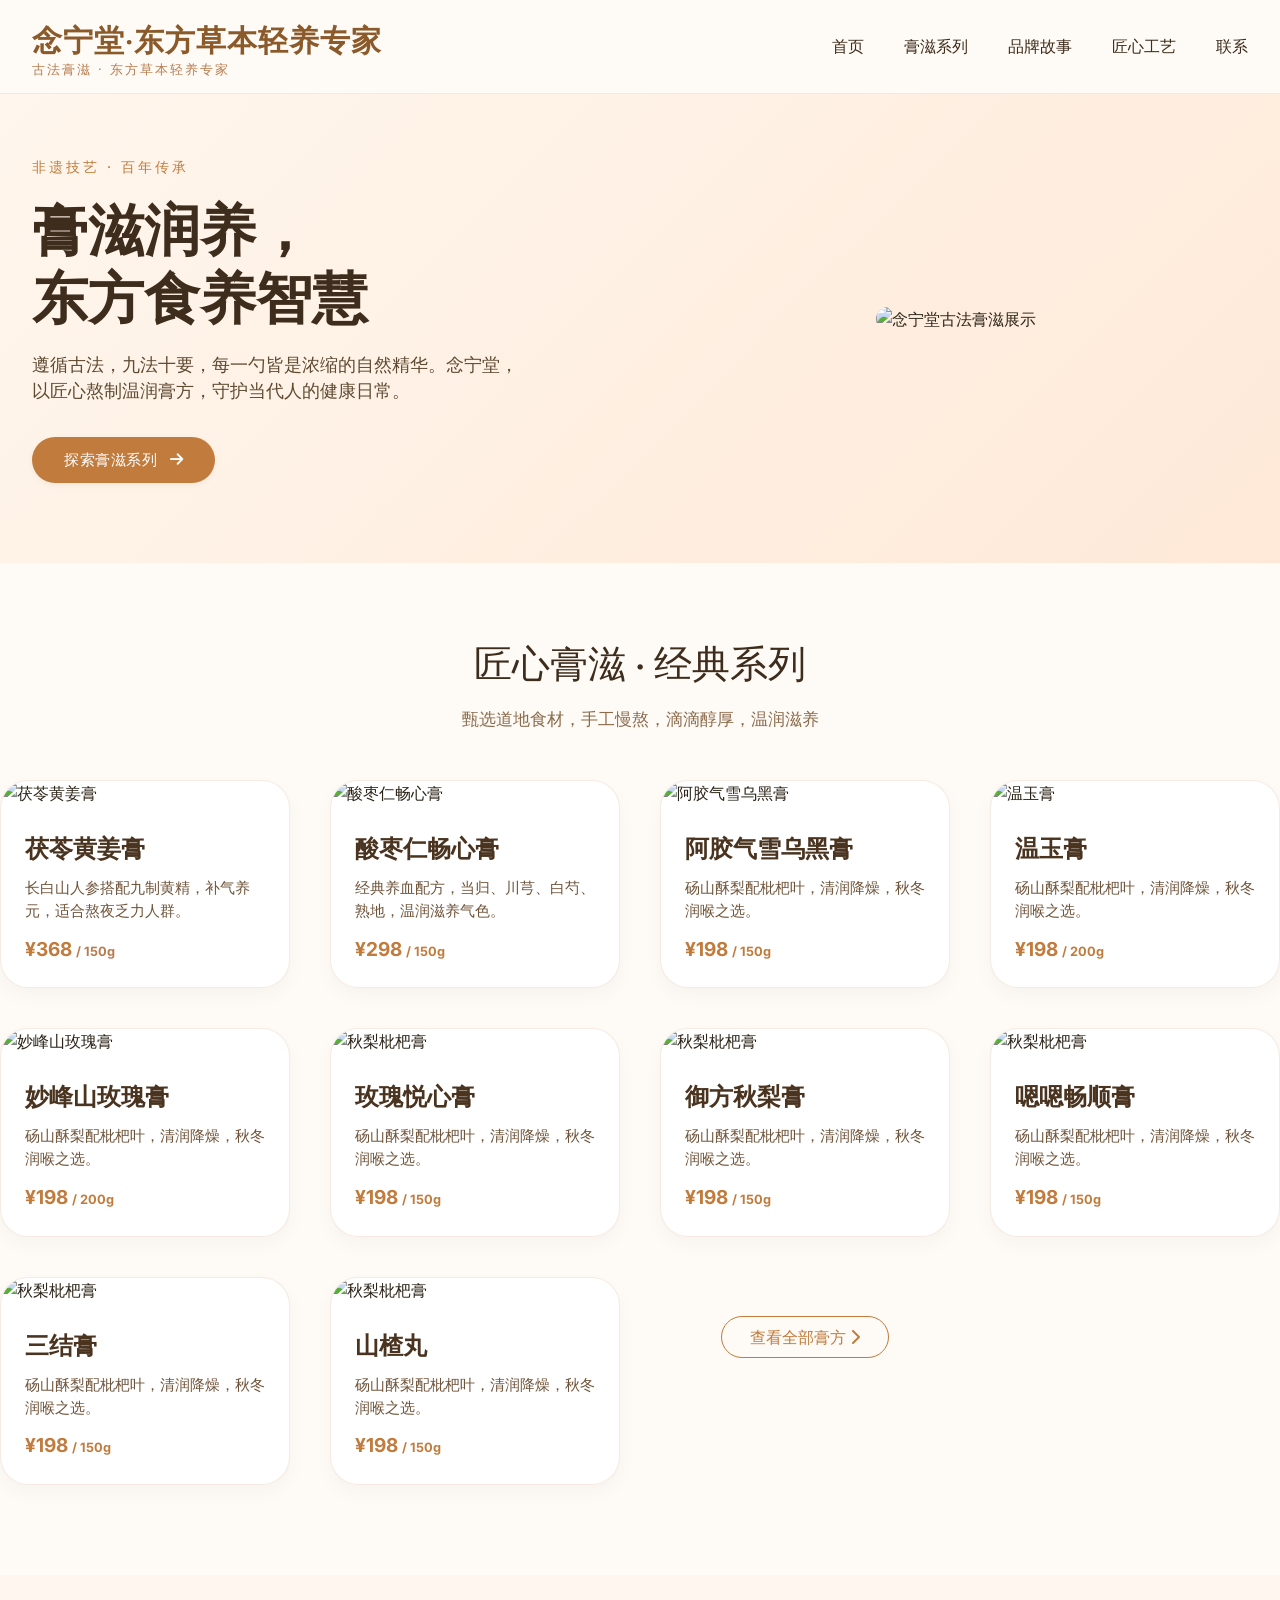
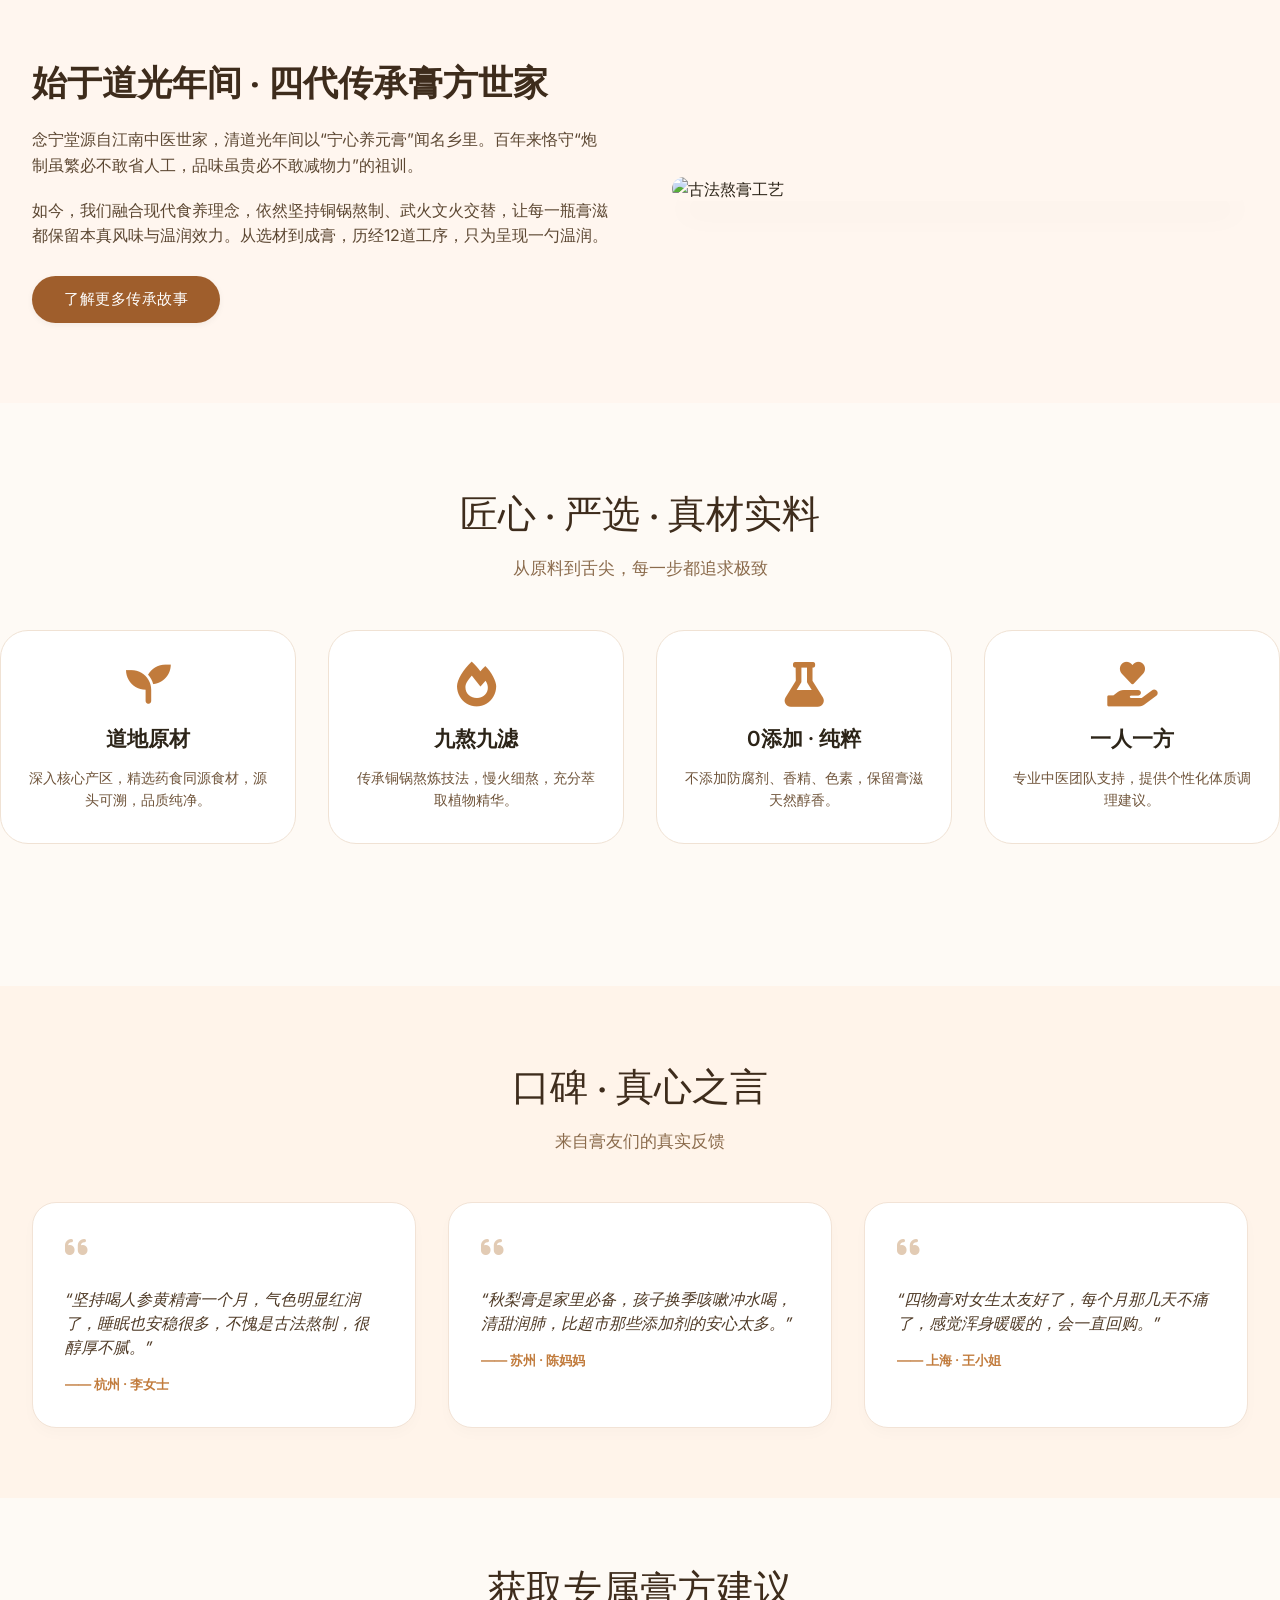
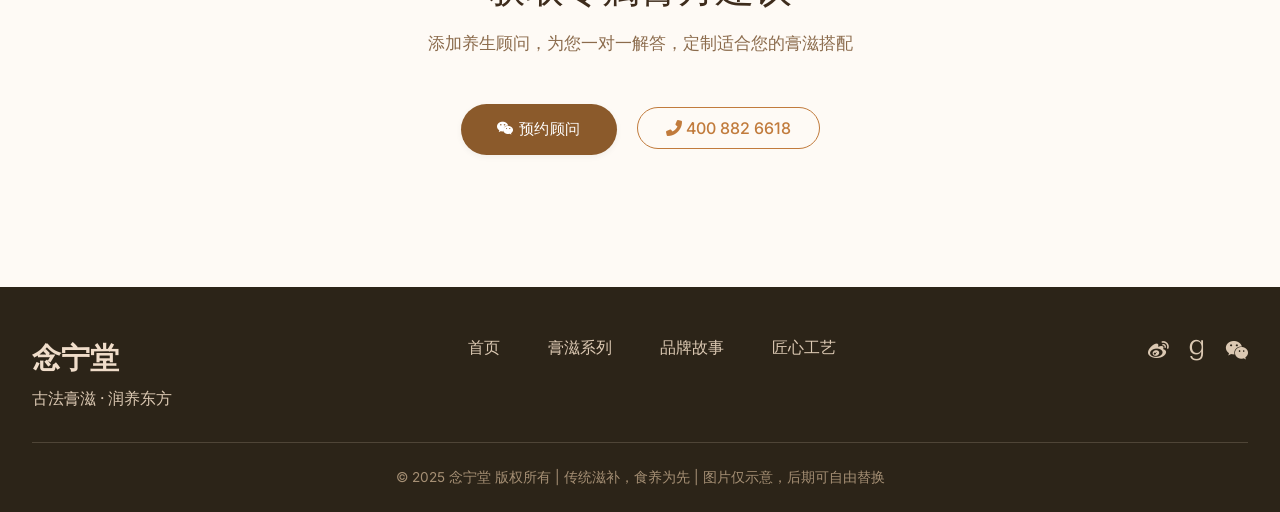
==== index.html @ 2a73dff2 "Add files via upload" ====
<!DOCTYPE html>
<html lang="zh-CN">
<head>
    <meta charset="UTF-8">
    <meta name="viewport" content="width=device-width, initial-scale=1.0, viewport-fit=cover">
    <title>念宁堂 | 古法膏滋·匠心传承·东方草本轻养专家</title>
    <!-- Google Fonts & Font Awesome -->
    <link href="https://fonts.googleapis.com/css2?family=Inter:opsz,wght@14..32,300;14..32,400;14..32,500;14..32,600;14..32,700&family=Playfair+Display:ital,wght@0,400;0,500;0,600;1,400&display=swap" rel="stylesheet">
    <link rel="stylesheet" href="https://cdnjs.cloudflare.com/ajax/libs/font-awesome/6.0.0-beta3/css/all.min.css">
    <style>
        * {
            margin: 0;
            padding: 0;
            box-sizing: border-box;
        }

        body {
            font-family: 'Inter', sans-serif;
            background-color: #FEFAF5;
            color: #2C2418;
            line-height: 1.5;
            scroll-behavior: smooth;
        }

        /* 容器通用 */
        .container {
            max-width: 1280px;
            margin: 0 auto;
            padding: 0 32px;
        }

        /* 导航栏 */
        .navbar {
            position: sticky;
            top: 0;
            background: rgba(254, 250, 245, 0.96);
            backdrop-filter: blur(12px);
            z-index: 1000;
            border-bottom: 1px solid rgba(139, 90, 43, 0.1);
            padding: 16px 0;
            transition: all 0.3s ease;
        }

        .nav-container {
            display: flex;
            justify-content: space-between;
            align-items: center;
        }

        .logo h1 {
            font-family: 'Playfair Display', serif;
            font-size: 1.9rem;
            font-weight: 600;
            letter-spacing: 1px;
            color: #8B5A2B;
            cursor: default;
        }
        .logo span {
            font-size: 0.8rem;
            font-weight: 400;
            font-family: 'Inter', sans-serif;
            letter-spacing: 2px;
            color: #B87C4E;
            display: block;
            line-height: 1.2;
        }

        .nav-links {
            display: flex;
            gap: 2.5rem;
            list-style: none;
        }

        .nav-links a {
            text-decoration: none;
            font-weight: 500;
            color: #3E2C1C;
            transition: color 0.3s;
            font-size: 1rem;
        }

        .nav-links a:hover {
            color: #C17B3C;
        }

        .menu-btn {
            display: none;
            font-size: 1.8rem;
            background: none;
            border: none;
            color: #8B5A2B;
            cursor: pointer;
        }

        /* 通用按钮 */
        .btn-primary {
            display: inline-block;
            background-color: #C17B3C;
            color: white;
            padding: 12px 32px;
            border-radius: 40px;
            text-decoration: none;
            font-weight: 500;
            transition: all 0.3s;
            border: none;
            cursor: pointer;
            font-size: 0.95rem;
            letter-spacing: 0.5px;
            box-shadow: 0 2px 6px rgba(0,0,0,0.05);
        }

        .btn-primary:hover {
            background-color: #9F5E2C;
            transform: translateY(-2px);
            box-shadow: 0 10px 20px rgba(193, 123, 60, 0.2);
        }

        .btn-outline {
            background: transparent;
            border: 1.5px solid #C17B3C;
            color: #C17B3C;
            padding: 10px 28px;
            border-radius: 40px;
            text-decoration: none;
            font-weight: 500;
            transition: all 0.3s;
        }

        .btn-outline:hover {
            background: #C17B3C;
            color: white;
        }

        /* Hero 区域 */
        .hero {
            padding: 60px 0 80px 0;
            background: linear-gradient(135deg, #FFF6ED 0%, #FEE9D8 100%);
        }
        .hero-grid {
            display: flex;
            align-items: center;
            gap: 3rem;
            flex-wrap: wrap;
        }
        .hero-content {
            flex: 1;
        }
        .hero-content .badge {
            font-size: 0.85rem;
            text-transform: uppercase;
            letter-spacing: 3px;
            color: #C17B3C;
            font-weight: 500;
            margin-bottom: 1rem;
            display: inline-block;
        }
        .hero-content h1 {
            font-family: 'Playfair Display', serif;
            font-size: 3.5rem;
            font-weight: 600;
            line-height: 1.2;
            color: #3E2C1C;
            margin-bottom: 1.5rem;
        }
        .hero-content p {
            font-size: 1.1rem;
            color: #5F4A32;
            margin-bottom: 2rem;
            max-width: 500px;
        }
        .hero-image {
            flex: 1;
            text-align: center;
        }
        .hero-image img {
            width: 100%;
            max-width: 500px;
            border-radius: 32px;
            box-shadow: 0 25px 40px -15px rgba(0,0,0,0.2);
            object-fit: cover;
        }

        /* 通用区域标题 */
        .section-title {
            text-align: center;
            font-family: 'Playfair Display', serif;
            font-size: 2.4rem;
            font-weight: 500;
            color: #3E2C1C;
            margin-bottom: 1rem;
        }
        .section-sub {
            text-align: center;
            color: #8B6B4C;
            max-width: 650px;
            margin: 0 auto 3rem auto;
            font-size: 1.05rem;
        }

        /* 产品卡片网格 */
        .products-grid {
            display: grid;
            grid-template-columns: repeat(auto-fit, minmax(280px, 1fr));
            gap: 2.5rem;
            margin-top: 1rem;
        }
        .product-card {
            background: white;
            border-radius: 28px;
            overflow: hidden;
            transition: all 0.3s ease;
            box-shadow: 0 8px 20px rgba(0,0,0,0.03);
            border: 1px solid rgba(193, 123, 60, 0.15);
        }
        .product-card:hover {
            transform: translateY(-6px);
            box-shadow: 0 20px 30px -12px rgba(0,0,0,0.1);
        }
        .product-img {
            width: 100%;
            height: 280px;
            object-fit: cover;
            transition: transform 0.5s;
        }
        .product-card:hover .product-img {
            transform: scale(1.02);
        }
        .product-info {
            padding: 1.5rem;
        }
        .product-info h3 {
            font-size: 1.5rem;
            font-weight: 600;
            font-family: 'Playfair Display', serif;
            color: #4A3420;
            margin-bottom: 0.5rem;
        }
        .product-info p {
            color: #6F543A;
            margin: 0.75rem 0;
            font-size: 0.95rem;
        }
        .price {
            font-weight: 700;
            color: #C17B3C;
            font-size: 1.2rem;
            margin-top: 0.75rem;
        }

        /* 品牌故事区 (左右布局) */
        .story-section {
            background-color: #FFF6EF;
            padding: 80px 0;
            margin: 40px 0;
        }
        .story-wrapper {
            display: flex;
            align-items: center;
            gap: 4rem;
            flex-wrap: wrap;
        }
        .story-text {
            flex: 1;
        }
        .story-text h2 {
            font-family: 'Playfair Display', serif;
            font-size: 2.2rem;
            margin-bottom: 1.2rem;
            color: #3E2C1C;
        }
        .story-text p {
            margin-bottom: 1.2rem;
            color: #5C4732;
            line-height: 1.6;
        }
        .story-img {
            flex: 1;
            border-radius: 32px;
            overflow: hidden;
            box-shadow: 0 20px 30px -10px rgba(0,0,0,0.1);
        }
        .story-img img {
            width: 100%;
            height: auto;
            display: block;
        }

        /* 核心优势卡片 */
        .features-grid {
            display: grid;
            grid-template-columns: repeat(auto-fit, minmax(240px, 1fr));
            gap: 2rem;
            margin: 2rem 0 2rem;
        }
        .feature-card {
            text-align: center;
            background: white;
            padding: 2rem 1.5rem;
            border-radius: 28px;
            transition: all 0.2s;
            border: 1px solid #F0E2D4;
        }
        .feature-card i {
            font-size: 2.8rem;
            color: #C17B3C;
            margin-bottom: 1rem;
        }
        .feature-card h4 {
            font-size: 1.3rem;
            margin-bottom: 0.8rem;
            font-weight: 600;
        }
        .feature-card p {
            color: #6F543A;
            font-size: 0.9rem;
        }

        /* 客户评价 */
        .testimonials {
            background: #FFF4EA;
            padding: 70px 0;
            margin: 50px 0 0;
        }
        .testimonial-grid {
            display: grid;
            grid-template-columns: repeat(auto-fit, minmax(280px, 1fr));
            gap: 2rem;
        }
        .testi-card {
            background: white;
            border-radius: 24px;
            padding: 2rem;
            box-shadow: 0 6px 14px rgba(0,0,0,0.02);
            border: 1px solid #F2E3D6;
        }
        .testi-card i.fa-quote-left {
            color: #E2CBB4;
            font-size: 1.6rem;
            margin-bottom: 0.8rem;
            display: inline-block;
        }
        .testi-card p {
            font-style: italic;
            margin: 0.8rem 0;
            color: #4F3A26;
        }
        .testi-card h5 {
            font-weight: 600;
            margin-top: 1rem;
            color: #C17B3C;
        }

        /* 页脚 */
        footer {
            background-color: #2C2418;
            color: #DBC8B2;
            padding: 48px 0 24px;
            margin-top: 60px;
        }
        .footer-content {
            display: flex;
            flex-wrap: wrap;
            justify-content: space-between;
            gap: 2rem;
            border-bottom: 1px solid rgba(219,200,178,0.2);
            padding-bottom: 32px;
            margin-bottom: 24px;
        }
        .footer-logo h3 {
            font-family: 'Playfair Display', serif;
            font-size: 1.8rem;
            color: #F0DDCA;
        }
        .footer-links {
            display: flex;
            gap: 3rem;
            flex-wrap: wrap;
        }
        .footer-links a {
            color: #DBC8B2;
            text-decoration: none;
            transition: color 0.2s;
        }
        .footer-links a:hover {
            color: #C17B3C;
        }
        .social-icons a {
            color: #DBC8B2;
            margin-left: 1rem;
            font-size: 1.3rem;
            transition: color 0.2s;
        }
        .social-icons a:hover {
            color: #C17B3C;
        }
        .copyright {
            text-align: center;
            font-size: 0.85rem;
            color: #A58F74;
        }

        /* 响应式 */
        @media (max-width: 768px) {
            .container {
                padding: 0 24px;
            }
            .nav-links {
                position: fixed;
                top: 74px;
                left: -100%;
                background: #FEFAF5;
                width: 80%;
                height: calc(100vh - 74px);
                flex-direction: column;
                align-items: center;
                justify-content: flex-start;
                padding-top: 2rem;
                gap: 2rem;
                transition: 0.3s;
                box-shadow: 2px 0 15px rgba(0,0,0,0.05);
                border-right: 1px solid #EBDBCE;
                z-index: 999;
            }
            .nav-links.active {
                left: 0;
            }
            .menu-btn {
                display: block;
            }
            .hero-content h1 {
                font-size: 2.5rem;
            }
            .hero-grid {
                flex-direction: column;
                text-align: center;
            }
            .hero-content p {
                margin-left: auto;
                margin-right: auto;
            }
            .story-wrapper {
                flex-direction: column-reverse;
            }
            .section-title {
                font-size: 2rem;
            }
            .products-grid {
                gap: 1.5rem;
            }
        }

        /* 平滑滚动偏移 */
        html {
            scroll-padding-top: 80px;
        }
        img {
            max-width: 100%;
            height: auto;
        }
    </style>
</head>
<body>

<nav class="navbar">
    <div class="container nav-container">
        <div class="logo">
            <h1>念宁堂·东方草本轻养专家</h1>
            <span>古法膏滋 · 东方草本轻养专家</span>
        </div>
        <ul class="nav-links" id="navLinks">
            <li><a href="#home">首页</a></li>
            <li><a href="#products">膏滋系列</a></li>
            <li><a href="#story">品牌故事</a></li>
            <li><a href="#features">匠心工艺</a></li>
            <li><a href="#contact">联系</a></li>
        </ul>
        <button class="menu-btn" id="menuToggle" aria-label="菜单"><i class="fas fa-bars"></i></button>
    </div>
</nav>

<main>
    <!-- Hero 区域 / 图片可替换 -->
    <section id="home" class="hero">
        <div class="container hero-grid">
            <div class="hero-content">
                <span class="badge">非遗技艺 · 百年传承</span>
                <h1>膏滋润养，<br>东方食养智慧</h1>
                <p>遵循古法，九法十要，每一勺皆是浓缩的自然精华。念宁堂，以匠心熬制温润膏方，守护当代人的健康日常。</p>
                <a href="#products" class="btn-primary">探索膏滋系列 <i class="fas fa-arrow-right" style="margin-left: 8px;"></i></a>
            </div>
            <div class="hero-image">
                <!-- ⭐ 图片替换：主视觉图片 可更换路径（如 ./images/hero.jpg） -->
                <img src="念宁堂图片/东方草本轻养专家.png" alt="念宁堂古法膏滋展示" style="object-fit:cover;">
            </div>
        </div>
    </section>

    <!-- 特色产品区 / 膏滋系列 图片均可后期更换 -->
    <section id="products" class="container" style="padding: 70px 0 50px;">
        <h2 class="section-title">匠心膏滋 · 经典系列</h2>
        <p class="section-sub">甄选道地食材，手工慢熬，滴滴醇厚，温润滋养</p>
        <div class="products-grid">
            <!-- 产品卡片 1 - 图片替换位置 -->
            <div class="product-card">
                <img class="product-img" src="念宁堂图片/黄姜膏150.jpg" alt="茯苓黄姜膏" loading="lazy">
                <!-- ⭐ 替换说明：上方src可替换为实际产品图路径 -->
                <div class="product-info">
                    <h3>茯苓黄姜膏</h3>
                    <p>长白山人参搭配九制黄精，补气养元，适合熬夜乏力人群。</p>
                    <div class="price">¥368 <span style="font-size:0.8rem; color:#B87C4E;">/ 150g</span></div>
                </div>
            </div>
            <!-- 产品卡片 2 -->
            <div class="product-card">
                <img class="product-img" src="念宁堂图片/酸枣仁150.jpg" alt="酸枣仁畅心膏" loading="lazy">
                <div class="product-info">
                    <h3>酸枣仁畅心膏</h3>
                    <p>经典养血配方，当归、川芎、白芍、熟地，温润滋养气色。</p>
                    <div class="price">¥298 <span style="font-size:0.8rem;">/ 150g</span></div>
                </div>
            </div>
            <!-- 产品卡片 3 -->
            <div class="product-card">
                <img class="product-img" src="念宁堂图片/气雪膏150.jpg" alt="阿胶气雪乌黑膏" loading="lazy">
                <div class="product-info">
                    <h3>阿胶气雪乌黑膏</h3>
                    <p>砀山酥梨配枇杷叶，清润降燥，秋冬润喉之选。</p>
                    <div class="price">¥198 <span style="font-size:0.8rem;">/ 150g</span></div>
                </div>
            </div>
                         <!-- 产品卡片 3 -->
            <div class="product-card">
                <img class="product-img" src="念宁堂图片/温玉膏.jpg" alt="温玉膏" loading="lazy">
                <div class="product-info">
                    <h3>温玉膏</h3>
                    <p>砀山酥梨配枇杷叶，清润降燥，秋冬润喉之选。</p>
                    <div class="price">¥198 <span style="font-size:0.8rem;">/ 200g</span></div>
                </div>
            </div>
                        <!-- 产品卡片 3 -->
            <div class="product-card">
                <img class="product-img" src="念宁堂图片/妙峰上玫瑰膏.jpg" alt="妙峰山玫瑰膏" loading="lazy">
                <div class="product-info">
                    <h3>妙峰山玫瑰膏</h3>
                    <p>砀山酥梨配枇杷叶，清润降燥，秋冬润喉之选。</p>
                    <div class="price">¥198 <span style="font-size:0.8rem;">/ 200g</span></div>
                </div>
            </div>
                        <!-- 产品卡片 3 -->
            <div class="product-card">
                <img class="product-img" src="https://picsum.photos/id/96/600/500" alt="秋梨枇杷膏" loading="lazy">
                <div class="product-info">
                    <h3>玫瑰悦心膏</h3>
                    <p>砀山酥梨配枇杷叶，清润降燥，秋冬润喉之选。</p>
                    <div class="price">¥198 <span style="font-size:0.8rem;">/ 150g</span></div>
                </div>
            </div>
                        <!-- 产品卡片 3 -->
            <div class="product-card">
                <img class="product-img" src="https://picsum.photos/id/96/600/500" alt="秋梨枇杷膏" loading="lazy">
                <div class="product-info">
                    <h3>御方秋梨膏</h3>
                    <p>砀山酥梨配枇杷叶，清润降燥，秋冬润喉之选。</p>
                    <div class="price">¥198 <span style="font-size:0.8rem;">/ 150g</span></div>
                </div>
            </div>
                        <!-- 产品卡片 3 -->
            <div class="product-card">
                <img class="product-img" src="https://picsum.photos/id/96/600/500" alt="秋梨枇杷膏" loading="lazy">
                <div class="product-info">
                    <h3>嗯嗯畅顺膏</h3>
                    <p>砀山酥梨配枇杷叶，清润降燥，秋冬润喉之选。</p>
                    <div class="price">¥198 <span style="font-size:0.8rem;">/ 150g</span></div>
                </div>
            </div>
                        <!-- 产品卡片 3 -->
            <div class="product-card">
                <img class="product-img" src="https://picsum.photos/id/96/600/500" alt="秋梨枇杷膏" loading="lazy">
                <div class="product-info">
                    <h3>三结膏</h3>
                    <p>砀山酥梨配枇杷叶，清润降燥，秋冬润喉之选。</p>
                    <div class="price">¥198 <span style="font-size:0.8rem;">/ 150g</span></div>
                </div>
            </div>
                        <!-- 产品卡片 3 -->
            <div class="product-card">
                <img class="product-img" src="念宁堂图片/山楂丸.jpg" alt="秋梨枇杷膏" loading="lazy">
                <div class="product-info">
                    <h3>山楂丸</h3>
                    <p>砀山酥梨配枇杷叶，清润降燥，秋冬润喉之选。</p>
                    <div class="price">¥198 <span style="font-size:0.8rem;">/ 150g</span></div>
                </div>
            </div>
        <div style="text-align: center; margin-top: 3rem;">
            <a href="#" class="btn-outline">查看全部膏方 <i class="fas fa-chevron-right"></i></a>
        </div>
    </section>

    <!-- 品牌故事区域 / 图片可替换 -->
    <section id="story" class="story-section">
        <div class="container story-wrapper">
            <div class="story-text">
                <h2>始于道光年间 · 四代传承膏方世家</h2>
                <p>念宁堂源自江南中医世家，清道光年间以“宁心养元膏”闻名乡里。百年来恪守“炮制虽繁必不敢省人工，品味虽贵必不敢减物力”的祖训。</p>
                <p>如今，我们融合现代食养理念，依然坚持铜锅熬制、武火文火交替，让每一瓶膏滋都保留本真风味与温润效力。从选材到成膏，历经12道工序，只为呈现一勺温润。</p>
                <a href="#" class="btn-primary" style="background:#9F5E2C; margin-top: 0.5rem;">了解更多传承故事</a>
            </div>
            <div class="story-img">
                <!-- ⭐ 图片替换：品牌故事配图 建议替换为熬膏实拍或药材图 -->
                <img src="https://picsum.photos/id/108/700/500" alt="古法熬膏工艺" loading="lazy">
            </div>
        </div>
    </section>

    <!-- 核心优势 / 匠心工艺 -->
    <section id="features" class="container" style="padding: 40px 0 60px;">
        <h2 class="section-title">匠心 · 严选 · 真材实料</h2>
        <p class="section-sub">从原料到舌尖，每一步都追求极致</p>
        <div class="features-grid">
            <div class="feature-card">
                <i class="fas fa-seedling"></i>
                <h4>道地原材</h4>
                <p>深入核心产区，精选药食同源食材，源头可溯，品质纯净。</p>
            </div>
            <div class="feature-card">
                <i class="fas fa-fire"></i>
                <h4>九熬九滤</h4>
                <p>传承铜锅熬炼技法，慢火细熬，充分萃取植物精华。</p>
            </div>
            <div class="feature-card">
                <i class="fas fa-flask"></i>
                <h4>0添加 · 纯粹</h4>
                <p>不添加防腐剂、香精、色素，保留膏滋天然醇香。</p>
            </div>
            <div class="feature-card">
                <i class="fas fa-hand-holding-heart"></i>
                <h4>一人一方</h4>
                <p>专业中医团队支持，提供个性化体质调理建议。</p>
            </div>
        </div>
    </section>

    <!-- 顾客评价区 -->
    <div class="testimonials">
        <div class="container">
            <h2 class="section-title">口碑 · 真心之言</h2>
            <p class="section-sub">来自膏友们的真实反馈</p>
            <div class="testimonial-grid">
                <div class="testi-card">
                    <i class="fas fa-quote-left"></i>
                    <p>“坚持喝人参黄精膏一个月，气色明显红润了，睡眠也安稳很多，不愧是古法熬制，很醇厚不腻。” </p>
                    <h5>—— 杭州 · 李女士</h5>
                </div>
                <div class="testi-card">
                    <i class="fas fa-quote-left"></i>
                    <p>“秋梨膏是家里必备，孩子换季咳嗽冲水喝，清甜润肺，比超市那些添加剂的安心太多。”</p>
                    <h5>—— 苏州 · 陈妈妈</h5>
                </div>
                <div class="testi-card">
                    <i class="fas fa-quote-left"></i>
                    <p>“四物膏对女生太友好了，每个月那几天不痛了，感觉浑身暖暖的，会一直回购。”</p>
                    <h5>—— 上海 · 王小姐</h5>
                </div>
            </div>
        </div>
    </div>

    <!-- 联系区域/简单指引 -->
    <section id="contact" class="container" style="padding: 60px 0 40px; text-align: center;">
        <h2 class="section-title">获取专属膏方建议</h2>
        <p class="section-sub">添加养生顾问，为您一对一解答，定制适合您的膏滋搭配</p>
        <div style="margin: 2rem auto;">
            <a href="#" class="btn-primary" style="background:#8B5A2B; padding: 14px 36px;"><i class="fab fa-weixin"></i> 预约顾问</a>
            <a href="#" class="btn-outline" style="margin-left: 1rem;"><i class="fas fa-phone-alt"></i> 400 882 6618</a>
        </div>
    </section>
</main>

<footer id="footer">
    <div class="container">
        <div class="footer-content">
            <div class="footer-logo">
                <h3>念宁堂</h3>
                <p style="margin-top: 8px;">古法膏滋 · 润养东方</p>
            </div>
            <div class="footer-links">
                <a href="#home">首页</a>
                <a href="#products">膏滋系列</a>
                <a href="#story">品牌故事</a>
                <a href="#features">匠心工艺</a>
            </div>
            <div class="social-icons">
                <a href="#" aria-label="微博"><i class="fab fa-weibo"></i></a>
                <a href="#" aria-label="小红书"><i class="fab fa-goodreads-g"></i></a>
                <a href="#" aria-label="微信"><i class="fab fa-weixin"></i></a>
            </div>
        </div>
        <div class="copyright">
            <p>© 2025 念宁堂 版权所有 | 传统滋补，食养为先  | 图片仅示意，后期可自由替换</p>
        </div>
    </div>
</footer>

<!-- 移动菜单交互 JS -->
<script>
    const menuBtn = document.getElementById('menuToggle');
    const navLinks = document.getElementById('navLinks');

    menuBtn.addEventListener('click', () => {
        navLinks.classList.toggle('active');
        const icon = menuBtn.querySelector('i');
        if (navLinks.classList.contains('active')) {
            icon.classList.remove('fa-bars');
            icon.classList.add('fa-times');
        } else {
            icon.classList.remove('fa-times');
            icon.classList.add('fa-bars');
        }
    });

    const links = document.querySelectorAll('.nav-links a');
    links.forEach(link => {
        link.addEventListener('click', () => {
            navLinks.classList.remove('active');
            const icon = menuBtn.querySelector('i');
            icon.classList.remove('fa-times');
            icon.classList.add('fa-bars');
        });
    });
    
    document.querySelectorAll('a[href^="#"]').forEach(anchor => {
        anchor.addEventListener('click', function(e) {
            const targetId = this.getAttribute('href');
            if(targetId === "#" || targetId === "") return;
            const targetElement = document.querySelector(targetId);
            if (targetElement) {
                e.preventDefault();
                const offsetTop = targetElement.offsetTop - 80;
                window.scrollTo({
                    top: offsetTop,
                    behavior: 'smooth'
                });
            }
        });
    });
</script>

<!-- 
    ========== 图片替换说明（VSCode 中修改非常方便）==========
    1. Hero主图：<div class="hero-image"> 内的 <img src="..."> 
    2. 产品图片：每个 .product-card 内的 .product-img，共3张
    3. 品牌故事配图：.story-img 内的 <img>
    所有图片地址均为临时占位图，您只需将实际图片放入项目文件夹（如 images/），
    然后将对应的 src 改为相对路径即可（例如 src="images/hero.jpg"）。
    推荐在 VSCode 中安装 Live Server 插件，右键 .html 文件 -> Open with Live Server 实时预览。
-->
</body>
</html>
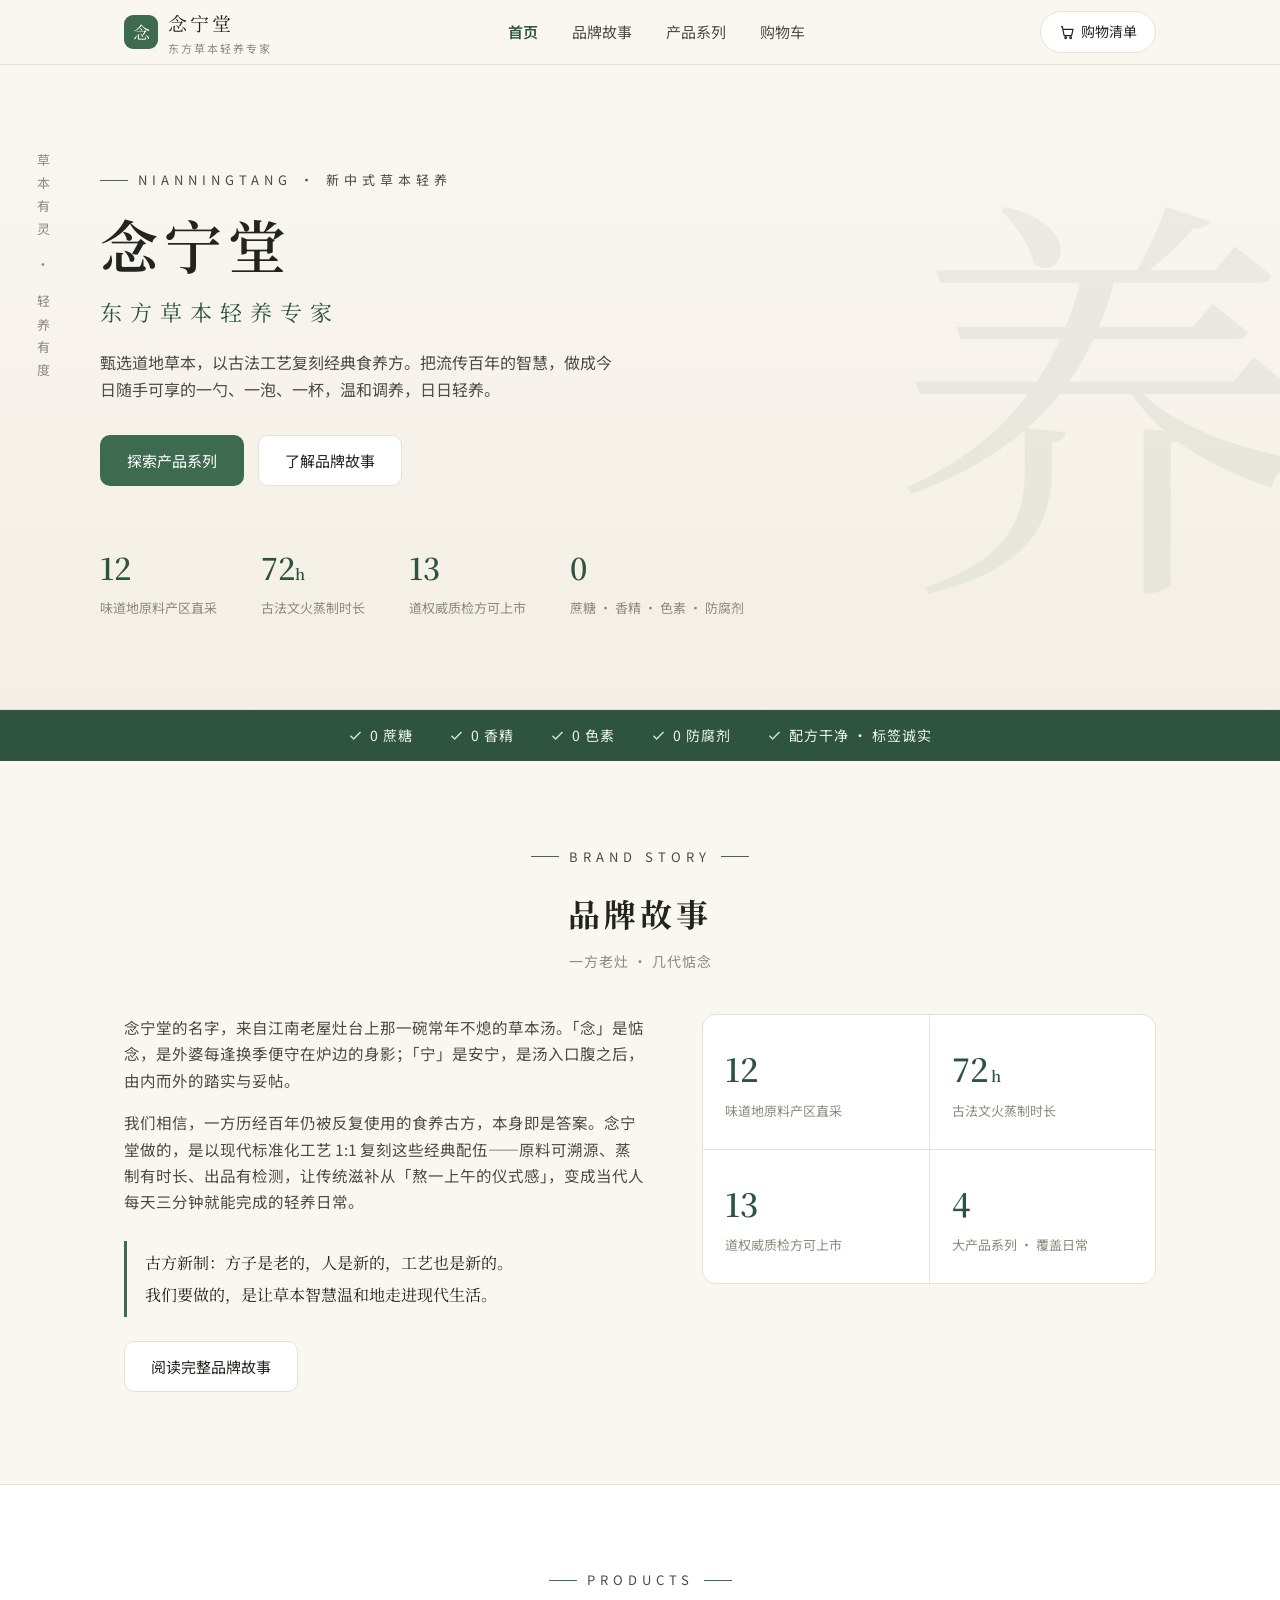
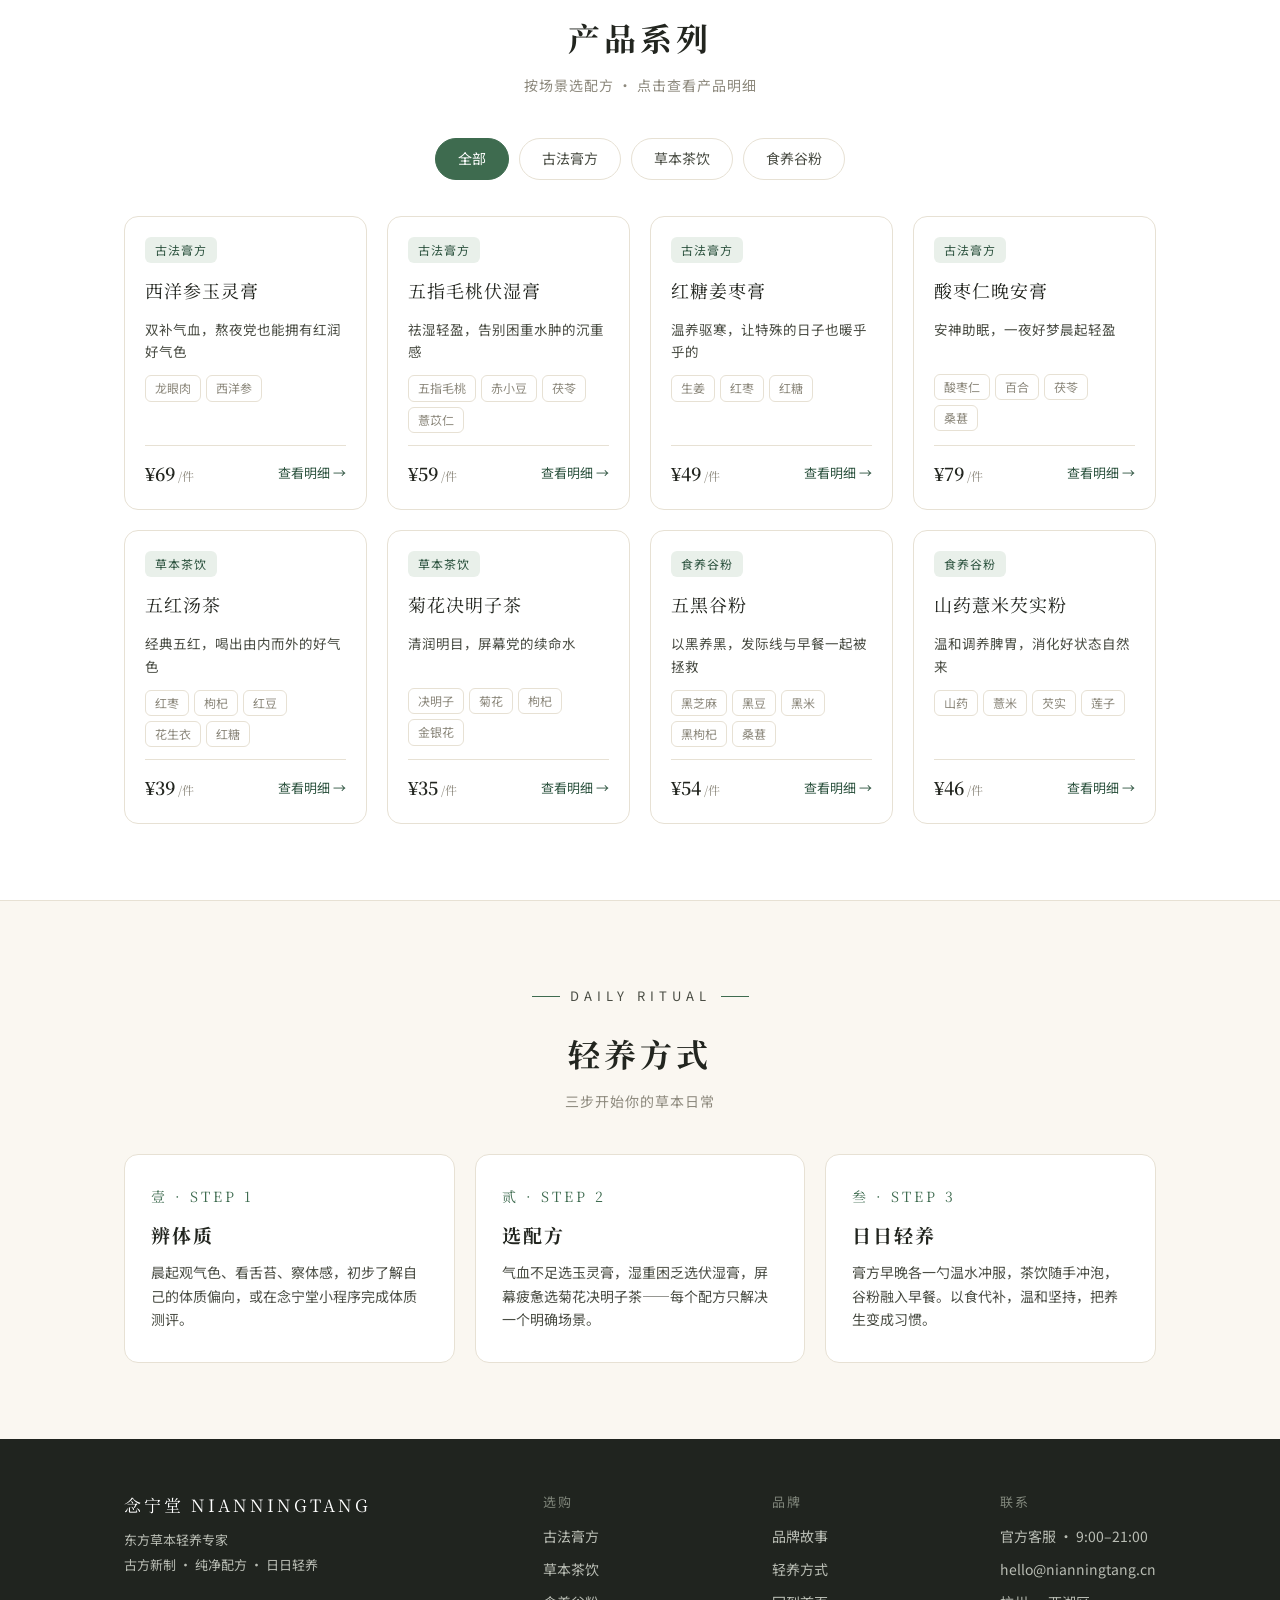
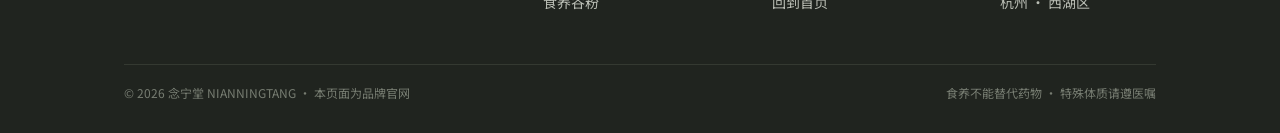
==== commit eee0aa88: "Add files via upload" ====
--- a/index.html
+++ b/index.html
@@ -1,758 +1,144 @@
 <!DOCTYPE html>
 <html lang="zh-CN">
 <head>
-    <meta charset="UTF-8">
-    <meta name="viewport" content="width=device-width, initial-scale=1.0, viewport-fit=cover">
-    <title>念宁堂 | 古法膏滋·匠心传承·东方草本轻养专家</title>
-    <!-- Google Fonts & Font Awesome -->
-    <link href="https://fonts.googleapis.com/css2?family=Inter:opsz,wght@14..32,300;14..32,400;14..32,500;14..32,600;14..32,700&family=Playfair+Display:ital,wght@0,400;0,500;0,600;1,400&display=swap" rel="stylesheet">
-    <link rel="stylesheet" href="https://cdnjs.cloudflare.com/ajax/libs/font-awesome/6.0.0-beta3/css/all.min.css">
-    <style>
-        * {
-            margin: 0;
-            padding: 0;
-            box-sizing: border-box;
-        }
-
-        body {
-            font-family: 'Inter', sans-serif;
-            background-color: #FEFAF5;
-            color: #2C2418;
-            line-height: 1.5;
-            scroll-behavior: smooth;
-        }
-
-        /* 容器通用 */
-        .container {
-            max-width: 1280px;
-            margin: 0 auto;
-            padding: 0 32px;
-        }
-
-        /* 导航栏 */
-        .navbar {
-            position: sticky;
-            top: 0;
-            background: rgba(254, 250, 245, 0.96);
-            backdrop-filter: blur(12px);
-            z-index: 1000;
-            border-bottom: 1px solid rgba(139, 90, 43, 0.1);
-            padding: 16px 0;
-            transition: all 0.3s ease;
-        }
-
-        .nav-container {
-            display: flex;
-            justify-content: space-between;
-            align-items: center;
-        }
-
-        .logo h1 {
-            font-family: 'Playfair Display', serif;
-            font-size: 1.9rem;
-            font-weight: 600;
-            letter-spacing: 1px;
-            color: #8B5A2B;
-            cursor: default;
-        }
-        .logo span {
-            font-size: 0.8rem;
-            font-weight: 400;
-            font-family: 'Inter', sans-serif;
-            letter-spacing: 2px;
-            color: #B87C4E;
-            display: block;
-            line-height: 1.2;
-        }
-
-        .nav-links {
-            display: flex;
-            gap: 2.5rem;
-            list-style: none;
-        }
-
-        .nav-links a {
-            text-decoration: none;
-            font-weight: 500;
-            color: #3E2C1C;
-            transition: color 0.3s;
-            font-size: 1rem;
-        }
-
-        .nav-links a:hover {
-            color: #C17B3C;
-        }
-
-        .menu-btn {
-            display: none;
-            font-size: 1.8rem;
-            background: none;
-            border: none;
-            color: #8B5A2B;
-            cursor: pointer;
-        }
-
-        /* 通用按钮 */
-        .btn-primary {
-            display: inline-block;
-            background-color: #C17B3C;
-            color: white;
-            padding: 12px 32px;
-            border-radius: 40px;
-            text-decoration: none;
-            font-weight: 500;
-            transition: all 0.3s;
-            border: none;
-            cursor: pointer;
-            font-size: 0.95rem;
-            letter-spacing: 0.5px;
-            box-shadow: 0 2px 6px rgba(0,0,0,0.05);
-        }
-
-        .btn-primary:hover {
-            background-color: #9F5E2C;
-            transform: translateY(-2px);
-            box-shadow: 0 10px 20px rgba(193, 123, 60, 0.2);
-        }
-
-        .btn-outline {
-            background: transparent;
-            border: 1.5px solid #C17B3C;
-            color: #C17B3C;
-            padding: 10px 28px;
-            border-radius: 40px;
-            text-decoration: none;
-            font-weight: 500;
-            transition: all 0.3s;
-        }
-
-        .btn-outline:hover {
-            background: #C17B3C;
-            color: white;
-        }
-
-        /* Hero 区域 */
-        .hero {
-            padding: 60px 0 80px 0;
-            background: linear-gradient(135deg, #FFF6ED 0%, #FEE9D8 100%);
-        }
-        .hero-grid {
-            display: flex;
-            align-items: center;
-            gap: 3rem;
-            flex-wrap: wrap;
-        }
-        .hero-content {
-            flex: 1;
-        }
-        .hero-content .badge {
-            font-size: 0.85rem;
-            text-transform: uppercase;
-            letter-spacing: 3px;
-            color: #C17B3C;
-            font-weight: 500;
-            margin-bottom: 1rem;
-            display: inline-block;
-        }
-        .hero-content h1 {
-            font-family: 'Playfair Display', serif;
-            font-size: 3.5rem;
-            font-weight: 600;
-            line-height: 1.2;
-            color: #3E2C1C;
-            margin-bottom: 1.5rem;
-        }
-        .hero-content p {
-            font-size: 1.1rem;
-            color: #5F4A32;
-            margin-bottom: 2rem;
-            max-width: 500px;
-        }
-        .hero-image {
-            flex: 1;
-            text-align: center;
-        }
-        .hero-image img {
-            width: 100%;
-            max-width: 500px;
-            border-radius: 32px;
-            box-shadow: 0 25px 40px -15px rgba(0,0,0,0.2);
-            object-fit: cover;
-        }
-
-        /* 通用区域标题 */
-        .section-title {
-            text-align: center;
-            font-family: 'Playfair Display', serif;
-            font-size: 2.4rem;
-            font-weight: 500;
-            color: #3E2C1C;
-            margin-bottom: 1rem;
-        }
-        .section-sub {
-            text-align: center;
-            color: #8B6B4C;
-            max-width: 650px;
-            margin: 0 auto 3rem auto;
-            font-size: 1.05rem;
-        }
-
-        /* 产品卡片网格 */
-        .products-grid {
-            display: grid;
-            grid-template-columns: repeat(auto-fit, minmax(280px, 1fr));
-            gap: 2.5rem;
-            margin-top: 1rem;
-        }
-        .product-card {
-            background: white;
-            border-radius: 28px;
-            overflow: hidden;
-            transition: all 0.3s ease;
-            box-shadow: 0 8px 20px rgba(0,0,0,0.03);
-            border: 1px solid rgba(193, 123, 60, 0.15);
-        }
-        .product-card:hover {
-            transform: translateY(-6px);
-            box-shadow: 0 20px 30px -12px rgba(0,0,0,0.1);
-        }
-        .product-img {
-            width: 100%;
-            height: 280px;
-            object-fit: cover;
-            transition: transform 0.5s;
-        }
-        .product-card:hover .product-img {
-            transform: scale(1.02);
-        }
-        .product-info {
-            padding: 1.5rem;
-        }
-        .product-info h3 {
-            font-size: 1.5rem;
-            font-weight: 600;
-            font-family: 'Playfair Display', serif;
-            color: #4A3420;
-            margin-bottom: 0.5rem;
-        }
-        .product-info p {
-            color: #6F543A;
-            margin: 0.75rem 0;
-            font-size: 0.95rem;
-        }
-        .price {
-            font-weight: 700;
-            color: #C17B3C;
-            font-size: 1.2rem;
-            margin-top: 0.75rem;
-        }
-
-        /* 品牌故事区 (左右布局) */
-        .story-section {
-            background-color: #FFF6EF;
-            padding: 80px 0;
-            margin: 40px 0;
-        }
-        .story-wrapper {
-            display: flex;
-            align-items: center;
-            gap: 4rem;
-            flex-wrap: wrap;
-        }
-        .story-text {
-            flex: 1;
-        }
-        .story-text h2 {
-            font-family: 'Playfair Display', serif;
-            font-size: 2.2rem;
-            margin-bottom: 1.2rem;
-            color: #3E2C1C;
-        }
-        .story-text p {
-            margin-bottom: 1.2rem;
-            color: #5C4732;
-            line-height: 1.6;
-        }
-        .story-img {
-            flex: 1;
-            border-radius: 32px;
-            overflow: hidden;
-            box-shadow: 0 20px 30px -10px rgba(0,0,0,0.1);
-        }
-        .story-img img {
-            width: 100%;
-            height: auto;
-            display: block;
-        }
-
-        /* 核心优势卡片 */
-        .features-grid {
-            display: grid;
-            grid-template-columns: repeat(auto-fit, minmax(240px, 1fr));
-            gap: 2rem;
-            margin: 2rem 0 2rem;
-        }
-        .feature-card {
-            text-align: center;
-            background: white;
-            padding: 2rem 1.5rem;
-            border-radius: 28px;
-            transition: all 0.2s;
-            border: 1px solid #F0E2D4;
-        }
-        .feature-card i {
-            font-size: 2.8rem;
-            color: #C17B3C;
-            margin-bottom: 1rem;
-        }
-        .feature-card h4 {
-            font-size: 1.3rem;
-            margin-bottom: 0.8rem;
-            font-weight: 600;
-        }
-        .feature-card p {
-            color: #6F543A;
-            font-size: 0.9rem;
-        }
-
-        /* 客户评价 */
-        .testimonials {
-            background: #FFF4EA;
-            padding: 70px 0;
-            margin: 50px 0 0;
-        }
-        .testimonial-grid {
-            display: grid;
-            grid-template-columns: repeat(auto-fit, minmax(280px, 1fr));
-            gap: 2rem;
-        }
-        .testi-card {
-            background: white;
-            border-radius: 24px;
-            padding: 2rem;
-            box-shadow: 0 6px 14px rgba(0,0,0,0.02);
-            border: 1px solid #F2E3D6;
-        }
-        .testi-card i.fa-quote-left {
-            color: #E2CBB4;
-            font-size: 1.6rem;
-            margin-bottom: 0.8rem;
-            display: inline-block;
-        }
-        .testi-card p {
-            font-style: italic;
-            margin: 0.8rem 0;
-            color: #4F3A26;
-        }
-        .testi-card h5 {
-            font-weight: 600;
-            margin-top: 1rem;
-            color: #C17B3C;
-        }
-
-        /* 页脚 */
-        footer {
-            background-color: #2C2418;
-            color: #DBC8B2;
-            padding: 48px 0 24px;
-            margin-top: 60px;
-        }
-        .footer-content {
-            display: flex;
-            flex-wrap: wrap;
-            justify-content: space-between;
-            gap: 2rem;
-            border-bottom: 1px solid rgba(219,200,178,0.2);
-            padding-bottom: 32px;
-            margin-bottom: 24px;
-        }
-        .footer-logo h3 {
-            font-family: 'Playfair Display', serif;
-            font-size: 1.8rem;
-            color: #F0DDCA;
-        }
-        .footer-links {
-            display: flex;
-            gap: 3rem;
-            flex-wrap: wrap;
-        }
-        .footer-links a {
-            color: #DBC8B2;
-            text-decoration: none;
-            transition: color 0.2s;
-        }
-        .footer-links a:hover {
-            color: #C17B3C;
-        }
-        .social-icons a {
-            color: #DBC8B2;
-            margin-left: 1rem;
-            font-size: 1.3rem;
-            transition: color 0.2s;
-        }
-        .social-icons a:hover {
-            color: #C17B3C;
-        }
-        .copyright {
-            text-align: center;
-            font-size: 0.85rem;
-            color: #A58F74;
-        }
-
-        /* 响应式 */
-        @media (max-width: 768px) {
-            .container {
-                padding: 0 24px;
-            }
-            .nav-links {
-                position: fixed;
-                top: 74px;
-                left: -100%;
-                background: #FEFAF5;
-                width: 80%;
-                height: calc(100vh - 74px);
-                flex-direction: column;
-                align-items: center;
-                justify-content: flex-start;
-                padding-top: 2rem;
-                gap: 2rem;
-                transition: 0.3s;
-                box-shadow: 2px 0 15px rgba(0,0,0,0.05);
-                border-right: 1px solid #EBDBCE;
-                z-index: 999;
-            }
-            .nav-links.active {
-                left: 0;
-            }
-            .menu-btn {
-                display: block;
-            }
-            .hero-content h1 {
-                font-size: 2.5rem;
-            }
-            .hero-grid {
-                flex-direction: column;
-                text-align: center;
-            }
-            .hero-content p {
-                margin-left: auto;
-                margin-right: auto;
-            }
-            .story-wrapper {
-                flex-direction: column-reverse;
-            }
-            .section-title {
-                font-size: 2rem;
-            }
-            .products-grid {
-                gap: 1.5rem;
-            }
-        }
-
-        /* 平滑滚动偏移 */
-        html {
-            scroll-padding-top: 80px;
-        }
-        img {
-            max-width: 100%;
-            height: auto;
-        }
-    </style>
+<meta charset="UTF-8">
+<meta name="viewport" content="width=device-width, initial-scale=1.0">
+<title>念宁堂 · 东方草本轻养专家</title>
+<meta name="description" content="念宁堂甄选道地草本，以古法工艺复刻经典食养方，让草本智慧温和走进现代生活。">
+<link rel="preconnect" href="https://fonts.googleapis.com">
+<link href="https://fonts.googleapis.com/css2?family=Noto+Serif+SC:wght@500;600&family=Noto+Sans+SC:wght@400;500;700&display=swap" rel="stylesheet">
+<link rel="stylesheet" href="css/style.css">
 </head>
 <body>
+<div id="site-header"></div>
 
-<nav class="navbar">
-    <div class="container nav-container">
-        <div class="logo">
-            <h1>念宁堂·东方草本轻养专家</h1>
-            <span>古法膏滋 · 东方草本轻养专家</span>
-        </div>
-        <ul class="nav-links" id="navLinks">
-            <li><a href="#home">首页</a></li>
-            <li><a href="#products">膏滋系列</a></li>
-            <li><a href="#story">品牌故事</a></li>
-            <li><a href="#features">匠心工艺</a></li>
-            <li><a href="#contact">联系</a></li>
-        </ul>
-        <button class="menu-btn" id="menuToggle" aria-label="菜单"><i class="fas fa-bars"></i></button>
+<!-- Hero -->
+<header class="hero">
+  <div class="hero-mark">养</div>
+  <div class="hero-vert">草本有灵 · 轻养有度</div>
+  <div class="wrap hero-in">
+    <span class="eyebrow">NIANNINGTANG · 新中式草本轻养</span>
+    <h1 class="hero-title">念宁堂</h1>
+    <p class="hero-slogan">东方草本轻养专家</p>
+    <p class="hero-text">甄选道地草本，以古法工艺复刻经典食养方。把流传百年的智慧，做成今日随手可享的一勺、一泡、一杯，温和调养，日日轻养。</p>
+    <div class="hero-cta">
+      <a class="btn btn-primary" href="#products">探索产品系列</a>
+      <a class="btn btn-ghost" href="story.html">了解品牌故事</a>
     </div>
-</nav>
+    <div class="hero-stats">
+      <div class="hero-stat"><b>12</b><span>味道地原料产区直采</span></div>
+      <div class="hero-stat"><b>72<small style="font-size:15px">h</small></b><span>古法文火蒸制时长</span></div>
+      <div class="hero-stat"><b>13</b><span>道权威质检方可上市</span></div>
+      <div class="hero-stat"><b>0</b><span>蔗糖 · 香精 · 色素 · 防腐剂</span></div>
+    </div>
+  </div>
+</header>
 
-<main>
-    <!-- Hero 区域 / 图片可替换 -->
-    <section id="home" class="hero">
-        <div class="container hero-grid">
-            <div class="hero-content">
-                <span class="badge">非遗技艺 · 百年传承</span>
-                <h1>膏滋润养，<br>东方食养智慧</h1>
-                <p>遵循古法，九法十要，每一勺皆是浓缩的自然精华。念宁堂，以匠心熬制温润膏方，守护当代人的健康日常。</p>
-                <a href="#products" class="btn-primary">探索膏滋系列 <i class="fas fa-arrow-right" style="margin-left: 8px;"></i></a>
-            </div>
-            <div class="hero-image">
-                <!-- ⭐ 图片替换：主视觉图片 可更换路径（如 ./images/hero.jpg） -->
-                <img src="念宁堂图片/东方草本轻养专家.png" alt="念宁堂古法膏滋展示" style="object-fit:cover;">
-            </div>
-        </div>
-    </section>
+<!-- 0 添加承诺 -->
+<div class="zero-band">
+  <div class="zero-in">
+    <span><svg width="15" height="15" viewBox="0 0 24 24" fill="none" stroke="#cfe3d2" stroke-width="2.4"><path d="M4 12.5l5 5L20 6.5"/></svg>0 蔗糖</span>
+    <span><svg width="15" height="15" viewBox="0 0 24 24" fill="none" stroke="#cfe3d2" stroke-width="2.4"><path d="M4 12.5l5 5L20 6.5"/></svg>0 香精</span>
+    <span><svg width="15" height="15" viewBox="0 0 24 24" fill="none" stroke="#cfe3d2" stroke-width="2.4"><path d="M4 12.5l5 5L20 6.5"/></svg>0 色素</span>
+    <span><svg width="15" height="15" viewBox="0 0 24 24" fill="none" stroke="#cfe3d2" stroke-width="2.4"><path d="M4 12.5l5 5L20 6.5"/></svg>0 防腐剂</span>
+    <span><svg width="15" height="15" viewBox="0 0 24 24" fill="none" stroke="#cfe3d2" stroke-width="2.4"><path d="M4 12.5l5 5L20 6.5"/></svg>配方干净 · 标签诚实</span>
+  </div>
+</div>
 
-    <!-- 特色产品区 / 膏滋系列 图片均可后期更换 -->
-    <section id="products" class="container" style="padding: 70px 0 50px;">
-        <h2 class="section-title">匠心膏滋 · 经典系列</h2>
-        <p class="section-sub">甄选道地食材，手工慢熬，滴滴醇厚，温润滋养</p>
-        <div class="products-grid">
-            <!-- 产品卡片 1 - 图片替换位置 -->
-            <div class="product-card">
-                <img class="product-img" src="念宁堂图片/黄姜膏150.jpg" alt="茯苓黄姜膏" loading="lazy">
-                <!-- ⭐ 替换说明：上方src可替换为实际产品图路径 -->
-                <div class="product-info">
-                    <h3>茯苓黄姜膏</h3>
-                    <p>长白山人参搭配九制黄精，补气养元，适合熬夜乏力人群。</p>
-                    <div class="price">¥368 <span style="font-size:0.8rem; color:#B87C4E;">/ 150g</span></div>
-                </div>
-            </div>
-            <!-- 产品卡片 2 -->
-            <div class="product-card">
-                <img class="product-img" src="念宁堂图片/酸枣仁150.jpg" alt="酸枣仁畅心膏" loading="lazy">
-                <div class="product-info">
-                    <h3>酸枣仁畅心膏</h3>
-                    <p>经典养血配方，当归、川芎、白芍、熟地，温润滋养气色。</p>
-                    <div class="price">¥298 <span style="font-size:0.8rem;">/ 150g</span></div>
-                </div>
-            </div>
-            <!-- 产品卡片 3 -->
-            <div class="product-card">
-                <img class="product-img" src="念宁堂图片/气雪膏150.jpg" alt="阿胶气雪乌黑膏" loading="lazy">
-                <div class="product-info">
-                    <h3>阿胶气雪乌黑膏</h3>
-                    <p>砀山酥梨配枇杷叶，清润降燥，秋冬润喉之选。</p>
-                    <div class="price">¥198 <span style="font-size:0.8rem;">/ 150g</span></div>
-                </div>
-            </div>
-                         <!-- 产品卡片 3 -->
-            <div class="product-card">
-                <img class="product-img" src="念宁堂图片/温玉膏.jpg" alt="温玉膏" loading="lazy">
-                <div class="product-info">
-                    <h3>温玉膏</h3>
-                    <p>砀山酥梨配枇杷叶，清润降燥，秋冬润喉之选。</p>
-                    <div class="price">¥198 <span style="font-size:0.8rem;">/ 200g</span></div>
-                </div>
-            </div>
-                        <!-- 产品卡片 3 -->
-            <div class="product-card">
-                <img class="product-img" src="念宁堂图片/妙峰上玫瑰膏.jpg" alt="妙峰山玫瑰膏" loading="lazy">
-                <div class="product-info">
-                    <h3>妙峰山玫瑰膏</h3>
-                    <p>砀山酥梨配枇杷叶，清润降燥，秋冬润喉之选。</p>
-                    <div class="price">¥198 <span style="font-size:0.8rem;">/ 200g</span></div>
-                </div>
-            </div>
-                        <!-- 产品卡片 3 -->
-            <div class="product-card">
-                <img class="product-img" src="https://picsum.photos/id/96/600/500" alt="秋梨枇杷膏" loading="lazy">
-                <div class="product-info">
-                    <h3>玫瑰悦心膏</h3>
-                    <p>砀山酥梨配枇杷叶，清润降燥，秋冬润喉之选。</p>
-                    <div class="price">¥198 <span style="font-size:0.8rem;">/ 150g</span></div>
-                </div>
-            </div>
-                        <!-- 产品卡片 3 -->
-            <div class="product-card">
-                <img class="product-img" src="https://picsum.photos/id/96/600/500" alt="秋梨枇杷膏" loading="lazy">
-                <div class="product-info">
-                    <h3>御方秋梨膏</h3>
-                    <p>砀山酥梨配枇杷叶，清润降燥，秋冬润喉之选。</p>
-                    <div class="price">¥198 <span style="font-size:0.8rem;">/ 150g</span></div>
-                </div>
-            </div>
-                        <!-- 产品卡片 3 -->
-            <div class="product-card">
-                <img class="product-img" src="https://picsum.photos/id/96/600/500" alt="秋梨枇杷膏" loading="lazy">
-                <div class="product-info">
-                    <h3>嗯嗯畅顺膏</h3>
-                    <p>砀山酥梨配枇杷叶，清润降燥，秋冬润喉之选。</p>
-                    <div class="price">¥198 <span style="font-size:0.8rem;">/ 150g</span></div>
-                </div>
-            </div>
-                        <!-- 产品卡片 3 -->
-            <div class="product-card">
-                <img class="product-img" src="https://picsum.photos/id/96/600/500" alt="秋梨枇杷膏" loading="lazy">
-                <div class="product-info">
-                    <h3>三结膏</h3>
-                    <p>砀山酥梨配枇杷叶，清润降燥，秋冬润喉之选。</p>
-                    <div class="price">¥198 <span style="font-size:0.8rem;">/ 150g</span></div>
-                </div>
-            </div>
-                        <!-- 产品卡片 3 -->
-            <div class="product-card">
-                <img class="product-img" src="念宁堂图片/山楂丸.jpg" alt="秋梨枇杷膏" loading="lazy">
-                <div class="product-info">
-                    <h3>山楂丸</h3>
-                    <p>砀山酥梨配枇杷叶，清润降燥，秋冬润喉之选。</p>
-                    <div class="price">¥198 <span style="font-size:0.8rem;">/ 150g</span></div>
-                </div>
-            </div>
-        <div style="text-align: center; margin-top: 3rem;">
-            <a href="#" class="btn-outline">查看全部膏方 <i class="fas fa-chevron-right"></i></a>
-        </div>
-    </section>
+<!-- 品牌故事 -->
+<section class="sec" id="story">
+  <div class="wrap">
+    <div class="sec-head">
+      <span class="eyebrow">BRAND STORY</span>
+      <h2 class="sec-title serif">品牌故事</h2>
+      <p class="sec-sub">一方老灶 · 几代惦念</p>
+    </div>
+    <div class="story-cols">
+      <div>
+        <p>念宁堂的名字，来自江南老屋灶台上那一碗常年不熄的草本汤。「念」是惦念，是外婆每逢换季便守在炉边的身影；「宁」是安宁，是汤入口腹之后，由内而外的踏实与妥帖。</p>
+        <p>我们相信，一方历经百年仍被反复使用的食养古方，本身即是答案。念宁堂做的，是以现代标准化工艺 1:1 复刻这些经典配伍——原料可溯源、蒸制有时长、出品有检测，让传统滋补从「熬一上午的仪式感」，变成当代人每天三分钟就能完成的轻养日常。</p>
+        <div class="quote">古方新制：方子是老的，人是新的，工艺也是新的。<br>我们要做的，是让草本智慧温和地走进现代生活。</div>
+        <p style="margin-top:24px"><a class="btn btn-ghost" href="story.html">阅读完整品牌故事</a></p>
+      </div>
+      <div class="stat-grid">
+        <div class="stat-cell"><b>12</b><span>味道地原料产区直采</span></div>
+        <div class="stat-cell"><b>72<small>h</small></b><span>古法文火蒸制时长</span></div>
+        <div class="stat-cell"><b>13</b><span>道权威质检方可上市</span></div>
+        <div class="stat-cell"><b>4</b><span>大产品系列 · 覆盖日常</span></div>
+      </div>
+    </div>
+  </div>
+</section>
 
-    <!-- 品牌故事区域 / 图片可替换 -->
-    <section id="story" class="story-section">
-        <div class="container story-wrapper">
-            <div class="story-text">
-                <h2>始于道光年间 · 四代传承膏方世家</h2>
-                <p>念宁堂源自江南中医世家，清道光年间以“宁心养元膏”闻名乡里。百年来恪守“炮制虽繁必不敢省人工，品味虽贵必不敢减物力”的祖训。</p>
-                <p>如今，我们融合现代食养理念，依然坚持铜锅熬制、武火文火交替，让每一瓶膏滋都保留本真风味与温润效力。从选材到成膏，历经12道工序，只为呈现一勺温润。</p>
-                <a href="#" class="btn-primary" style="background:#9F5E2C; margin-top: 0.5rem;">了解更多传承故事</a>
-            </div>
-            <div class="story-img">
-                <!-- ⭐ 图片替换：品牌故事配图 建议替换为熬膏实拍或药材图 -->
-                <img src="https://picsum.photos/id/108/700/500" alt="古法熬膏工艺" loading="lazy">
-            </div>
-        </div>
-    </section>
+<!-- 产品系列 -->
+<section class="sec sec-alt" id="products">
+  <div class="wrap">
+    <div class="sec-head">
+      <span class="eyebrow">PRODUCTS</span>
+      <h2 class="sec-title serif">产品系列</h2>
+      <p class="sec-sub">按场景选配方 · 点击查看产品明细</p>
+    </div>
+    <div class="tabs" id="tabs"></div>
+    <div class="prod-grid" id="prodGrid"></div>
+  </div>
+</section>
 
-    <!-- 核心优势 / 匠心工艺 -->
-    <section id="features" class="container" style="padding: 40px 0 60px;">
-        <h2 class="section-title">匠心 · 严选 · 真材实料</h2>
-        <p class="section-sub">从原料到舌尖，每一步都追求极致</p>
-        <div class="features-grid">
-            <div class="feature-card">
-                <i class="fas fa-seedling"></i>
-                <h4>道地原材</h4>
-                <p>深入核心产区，精选药食同源食材，源头可溯，品质纯净。</p>
-            </div>
-            <div class="feature-card">
-                <i class="fas fa-fire"></i>
-                <h4>九熬九滤</h4>
-                <p>传承铜锅熬炼技法，慢火细熬，充分萃取植物精华。</p>
-            </div>
-            <div class="feature-card">
-                <i class="fas fa-flask"></i>
-                <h4>0添加 · 纯粹</h4>
-                <p>不添加防腐剂、香精、色素，保留膏滋天然醇香。</p>
-            </div>
-            <div class="feature-card">
-                <i class="fas fa-hand-holding-heart"></i>
-                <h4>一人一方</h4>
-                <p>专业中医团队支持，提供个性化体质调理建议。</p>
-            </div>
-        </div>
-    </section>
+<!-- 轻养方式 -->
+<section class="sec" id="ritual">
+  <div class="wrap">
+    <div class="sec-head">
+      <span class="eyebrow">DAILY RITUAL</span>
+      <h2 class="sec-title serif">轻养方式</h2>
+      <p class="sec-sub">三步开始你的草本日常</p>
+    </div>
+    <div class="steps">
+      <div class="step">
+        <div class="step-num">壹 · STEP 1</div>
+        <h3 class="step-title serif">辨体质</h3>
+        <p>晨起观气色、看舌苔、察体感，初步了解自己的体质偏向，或在念宁堂小程序完成体质测评。</p>
+      </div>
+      <div class="step">
+        <div class="step-num">贰 · STEP 2</div>
+        <h3 class="step-title serif">选配方</h3>
+        <p>气血不足选玉灵膏，湿重困乏选伏湿膏，屏幕疲惫选菊花决明子茶——每个配方只解决一个明确场景。</p>
+      </div>
+      <div class="step">
+        <div class="step-num">叁 · STEP 3</div>
+        <h3 class="step-title serif">日日轻养</h3>
+        <p>膏方早晚各一勺温水冲服，茶饮随手冲泡，谷粉融入早餐。以食代补，温和坚持，把养生变成习惯。</p>
+      </div>
+    </div>
+  </div>
+</section>
 
-    <!-- 顾客评价区 -->
-    <div class="testimonials">
-        <div class="container">
-            <h2 class="section-title">口碑 · 真心之言</h2>
-            <p class="section-sub">来自膏友们的真实反馈</p>
-            <div class="testimonial-grid">
-                <div class="testi-card">
-                    <i class="fas fa-quote-left"></i>
-                    <p>“坚持喝人参黄精膏一个月，气色明显红润了，睡眠也安稳很多，不愧是古法熬制，很醇厚不腻。” </p>
-                    <h5>—— 杭州 · 李女士</h5>
-                </div>
-                <div class="testi-card">
-                    <i class="fas fa-quote-left"></i>
-                    <p>“秋梨膏是家里必备，孩子换季咳嗽冲水喝，清甜润肺，比超市那些添加剂的安心太多。”</p>
-                    <h5>—— 苏州 · 陈妈妈</h5>
-                </div>
-                <div class="testi-card">
-                    <i class="fas fa-quote-left"></i>
-                    <p>“四物膏对女生太友好了，每个月那几天不痛了，感觉浑身暖暖的，会一直回购。”</p>
-                    <h5>—— 上海 · 王小姐</h5>
-                </div>
-            </div>
-        </div>
-    </div>
+<div id="site-footer"></div>
 
-    <!-- 联系区域/简单指引 -->
-    <section id="contact" class="container" style="padding: 60px 0 40px; text-align: center;">
-        <h2 class="section-title">获取专属膏方建议</h2>
-        <p class="section-sub">添加养生顾问，为您一对一解答，定制适合您的膏滋搭配</p>
-        <div style="margin: 2rem auto;">
-            <a href="#" class="btn-primary" style="background:#8B5A2B; padding: 14px 36px;"><i class="fab fa-weixin"></i> 预约顾问</a>
-            <a href="#" class="btn-outline" style="margin-left: 1rem;"><i class="fas fa-phone-alt"></i> 400 882 6618</a>
-        </div>
-    </section>
-</main>
+<script src="js/data.js"></script>
+<script src="js/app.js"></script>
+<script>
+NNT.renderHeader("home");
+NNT.renderFooter();
 
-<footer id="footer">
-    <div class="container">
-        <div class="footer-content">
-            <div class="footer-logo">
-                <h3>念宁堂</h3>
-                <p style="margin-top: 8px;">古法膏滋 · 润养东方</p>
-            </div>
-            <div class="footer-links">
-                <a href="#home">首页</a>
-                <a href="#products">膏滋系列</a>
-                <a href="#story">品牌故事</a>
-                <a href="#features">匠心工艺</a>
-            </div>
-            <div class="social-icons">
-                <a href="#" aria-label="微博"><i class="fab fa-weibo"></i></a>
-                <a href="#" aria-label="小红书"><i class="fab fa-goodreads-g"></i></a>
-                <a href="#" aria-label="微信"><i class="fab fa-weixin"></i></a>
-            </div>
-        </div>
-        <div class="copyright">
-            <p>© 2025 念宁堂 版权所有 | 传统滋补，食养为先  | 图片仅示意，后期可自由替换</p>
-        </div>
-    </div>
-</footer>
+/* 产品分类渲染 */
+const tabsEl = document.getElementById("tabs");
+const gridEl = document.getElementById("prodGrid");
 
-<!-- 移动菜单交互 JS -->
-<script>
-    const menuBtn = document.getElementById('menuToggle');
-    const navLinks = document.getElementById('navLinks');
+tabsEl.innerHTML = CATEGORIES.map((c, i) =>
+  `<button class="tab ${i === 0 ? "on" : ""}" data-cat="${c.key}">${c.name}</button>`).join("");
 
-    menuBtn.addEventListener('click', () => {
-        navLinks.classList.toggle('active');
-        const icon = menuBtn.querySelector('i');
-        if (navLinks.classList.contains('active')) {
-            icon.classList.remove('fa-bars');
-            icon.classList.add('fa-times');
-        } else {
-            icon.classList.remove('fa-times');
-            icon.classList.add('fa-bars');
-        }
-    });
+function renderGrid(cat) {
+  const list = cat === "all" ? PRODUCTS : PRODUCTS.filter(p => p.cat === cat);
+  gridEl.innerHTML = list.map(NNT.cardHTML).join("");
+}
+renderGrid("all");
 
-    const links = document.querySelectorAll('.nav-links a');
-    links.forEach(link => {
-        link.addEventListener('click', () => {
-            navLinks.classList.remove('active');
-            const icon = menuBtn.querySelector('i');
-            icon.classList.remove('fa-times');
-            icon.classList.add('fa-bars');
-        });
-    });
-    
-    document.querySelectorAll('a[href^="#"]').forEach(anchor => {
-        anchor.addEventListener('click', function(e) {
-            const targetId = this.getAttribute('href');
-            if(targetId === "#" || targetId === "") return;
-            const targetElement = document.querySelector(targetId);
-            if (targetElement) {
-                e.preventDefault();
-                const offsetTop = targetElement.offsetTop - 80;
-                window.scrollTo({
-                    top: offsetTop,
-                    behavior: 'smooth'
-                });
-            }
-        });
-    });
+tabsEl.addEventListener("click", e => {
+  const btn = e.target.closest(".tab");
+  if (!btn) return;
+  tabsEl.querySelectorAll(".tab").forEach(t => t.classList.remove("on"));
+  btn.classList.add("on");
+  renderGrid(btn.dataset.cat);
+});
 </script>
-
-<!-- 
-    ========== 图片替换说明（VSCode 中修改非常方便）==========
-    1. Hero主图：<div class="hero-image"> 内的 <img src="..."> 
-    2. 产品图片：每个 .product-card 内的 .product-img，共3张
-    3. 品牌故事配图：.story-img 内的 <img>
-    所有图片地址均为临时占位图，您只需将实际图片放入项目文件夹（如 images/），
-    然后将对应的 src 改为相对路径即可（例如 src="images/hero.jpg"）。
-    推荐在 VSCode 中安装 Live Server 插件，右键 .html 文件 -> Open with Live Server 实时预览。
--->
 </body>
-</html>+</html>
--- a/css/style.css
+++ b/css/style.css
@@ -0,0 +1,197 @@
+/* ========== 念宁堂 · 官网样式 ========== */
+:root{
+  --ink:#22251f;
+  --ink-soft:#4a4d44;
+  --green:#3e6b4f;
+  --green-dark:#2e5440;
+  --green-tint:#e9f0ea;
+  --cream:#faf7f1;
+  --paper:#ffffff;
+  --line:#e7e1d4;
+  --muted:#8d897d;
+  --serif:"Noto Serif SC","Songti SC","STSong",serif;
+  --sans:"Noto Sans SC","PingFang SC","Microsoft YaHei",sans-serif;
+}
+*{margin:0;padding:0;box-sizing:border-box}
+html{scroll-behavior:smooth}
+body{font-family:var(--sans);color:var(--ink);background:var(--cream);font-size:16px;line-height:1.7}
+a{color:inherit;text-decoration:none}
+button{font:inherit;cursor:pointer}
+img{max-width:100%;display:block}
+.wrap{max-width:1080px;margin:0 auto;padding:0 24px}
+.serif{font-family:var(--serif)}
+
+/* ---------- 顶部导航 ---------- */
+.nav{position:sticky;top:0;z-index:50;background:rgba(250,247,241,.92);backdrop-filter:blur(8px);border-bottom:1px solid var(--line)}
+.nav-in{display:flex;align-items:center;justify-content:space-between;height:64px}
+.logo{display:flex;align-items:center;gap:10px}
+.logo-seal{width:34px;height:34px;border-radius:9px;background:var(--green);color:#fff;display:flex;align-items:center;justify-content:center;font-family:var(--serif);font-size:17px}
+.logo-name{font-family:var(--serif);font-size:19px;letter-spacing:3px}
+.logo-sub{display:block;font-size:11px;letter-spacing:2px;color:var(--muted);font-family:var(--sans)}
+.nav-links{display:flex;gap:6px;align-items:center}
+.nav-links a{padding:8px 14px;border-radius:8px;font-size:15px;color:var(--ink-soft);transition:.2s}
+.nav-links a:hover{background:var(--green-tint);color:var(--green-dark)}
+.nav-links a.on{color:var(--green-dark);font-weight:600}
+.nav-cart{position:relative;display:inline-flex;align-items:center;gap:6px;border:1px solid var(--line);background:#fff;border-radius:999px;padding:8px 18px;font-size:14px;transition:.2s}
+.nav-cart:hover{border-color:var(--green);color:var(--green-dark)}
+.cart-badge{position:absolute;top:-6px;right:-6px;min-width:18px;height:18px;border-radius:9px;background:#b3452f;color:#fff;font-size:11px;display:none;align-items:center;justify-content:center;padding:0 5px}
+
+/* ---------- 按钮 ---------- */
+.btn{display:inline-flex;align-items:center;gap:8px;border-radius:10px;padding:12px 26px;font-size:15px;border:1px solid transparent;transition:.2s}
+.btn-primary{background:var(--green);color:#fff}
+.btn-primary:hover{background:var(--green-dark)}
+.btn-ghost{border-color:var(--line);color:var(--ink);background:#fff}
+.btn-ghost:hover{border-color:var(--green);color:var(--green-dark)}
+.btn-block{width:100%;justify-content:center}
+.btn[disabled]{opacity:.5;cursor:not-allowed}
+
+/* ---------- Hero ---------- */
+.hero{position:relative;overflow:hidden;background:linear-gradient(180deg,var(--cream),#f3efe6);border-bottom:1px solid var(--line)}
+.hero-mark{position:absolute;right:-30px;top:50%;transform:translateY(-52%);font-family:var(--serif);font-size:420px;line-height:1;color:var(--green);opacity:.07;pointer-events:none;user-select:none}
+.hero-vert{position:absolute;left:32px;top:88px;writing-mode:vertical-rl;font-size:13px;letter-spacing:10px;color:var(--muted)}
+.hero-in{position:relative;padding:96px 0 88px}
+.eyebrow{display:inline-flex;align-items:center;gap:10px;font-size:13px;letter-spacing:5px;color:var(--ink-soft);margin-bottom:18px}
+.eyebrow::before{content:"";width:28px;height:1px;background:var(--green)}
+.hero-title{font-family:var(--serif);font-size:58px;font-weight:600;letter-spacing:6px;line-height:1.2;margin-bottom:14px}
+.hero-slogan{font-family:var(--serif);font-size:22px;letter-spacing:8px;color:var(--green-dark);margin-bottom:18px}
+.hero-text{font-size:16px;color:var(--ink-soft);max-width:520px;margin-bottom:32px}
+.hero-cta{display:flex;gap:14px;flex-wrap:wrap}
+.hero-stats{display:flex;gap:44px;margin-top:56px;flex-wrap:wrap}
+.hero-stat b{display:block;font-family:var(--serif);font-size:30px;color:var(--green-dark);font-weight:600}
+.hero-stat span{font-size:13px;color:var(--muted)}
+
+/* ---------- 0 添加承诺条 ---------- */
+.zero-band{background:var(--green-dark);color:#eef3ee}
+.zero-in{display:flex;flex-wrap:wrap;gap:10px 36px;justify-content:center;padding:14px 24px;font-size:14px;letter-spacing:1px}
+.zero-in span{display:inline-flex;align-items:center;gap:7px}
+.zero-in svg{flex:none}
+
+/* ---------- 区块通用 ---------- */
+.sec{padding:76px 0}
+.sec-alt{background:#fff;border-top:1px solid var(--line);border-bottom:1px solid var(--line)}
+.sec-head{margin-bottom:40px;text-align:center}
+.sec-head .eyebrow{justify-content:center}
+.sec-head .eyebrow::after{content:"";width:28px;height:1px;background:var(--green)}
+.sec-title{font-family:var(--serif);font-size:32px;letter-spacing:4px;margin-bottom:10px}
+.sec-sub{font-size:14px;color:var(--muted);letter-spacing:1px}
+
+/* ---------- 品牌故事 ---------- */
+.story-cols{display:grid;grid-template-columns:1.15fr 1fr;gap:56px;align-items:start}
+.story-cols p{color:var(--ink-soft);margin-bottom:16px;font-size:15.5px}
+.quote{border-left:3px solid var(--green);padding:6px 0 6px 18px;margin-top:26px;font-family:var(--serif);font-size:16px;color:var(--ink);line-height:2}
+.stat-grid{display:grid;grid-template-columns:1fr 1fr;gap:1px;background:var(--line);border:1px solid var(--line);border-radius:14px;overflow:hidden}
+.stat-cell{background:#fff;padding:26px 22px}
+.stat-cell b{display:block;font-family:var(--serif);font-size:32px;font-weight:600;color:var(--green-dark)}
+.stat-cell b small{font-size:15px;margin-left:2px}
+.stat-cell span{font-size:13px;color:var(--muted)}
+
+/* ---------- 产品 ---------- */
+.tabs{display:flex;gap:10px;justify-content:center;flex-wrap:wrap;margin-bottom:36px}
+.tab{border:1px solid var(--line);background:#fff;color:var(--ink-soft);border-radius:999px;padding:8px 22px;font-size:14px;transition:.2s}
+.tab:hover{border-color:var(--green);color:var(--green-dark)}
+.tab.on{background:var(--green);border-color:var(--green);color:#fff}
+.prod-grid{display:grid;grid-template-columns:repeat(4,1fr);gap:20px}
+.card{background:#fff;border:1px solid var(--line);border-radius:14px;padding:20px;display:flex;flex-direction:column;gap:12px;transition:.2s}
+.card:hover{transform:translateY(-3px);box-shadow:0 10px 28px rgba(46,84,64,.10);border-color:#cfdcc9}
+.card-tag{align-self:flex-start;font-size:12px;letter-spacing:1px;padding:3px 10px;border-radius:6px;background:var(--green-tint);color:var(--green-dark)}
+.card-name{font-family:var(--serif);font-size:18px;letter-spacing:1px}
+.card-eff{font-size:13.5px;color:var(--ink-soft);line-height:1.7;min-height:44px}
+.card-fml{display:flex;flex-wrap:wrap;gap:5px}
+.fml{font-size:12px;color:var(--muted);border:1px solid var(--line);border-radius:6px;padding:2px 9px}
+.card-foot{display:flex;align-items:center;justify-content:space-between;margin-top:auto;padding-top:12px;border-top:1px solid var(--line)}
+.price{font-family:var(--serif);font-size:18px;color:var(--ink);font-weight:600}
+.price i{font-style:normal;font-size:12px;color:var(--muted);font-weight:400}
+.card-more{font-size:13px;color:var(--green-dark)}
+
+/* ---------- 轻养三步 ---------- */
+.steps{display:grid;grid-template-columns:repeat(3,1fr);gap:20px}
+.step{background:#fff;border:1px solid var(--line);border-radius:14px;padding:30px 26px}
+.step-num{font-family:var(--serif);font-size:14px;letter-spacing:3px;color:var(--green);margin-bottom:10px}
+.step-title{font-family:var(--serif);font-size:19px;letter-spacing:2px;margin-bottom:10px}
+.step p{font-size:14px;color:var(--ink-soft)}
+
+/* ---------- 页脚 ---------- */
+.footer{background:#20241f;color:#b9bdb4;padding:52px 0 30px}
+.footer-in{display:flex;justify-content:space-between;gap:40px;flex-wrap:wrap}
+.footer-brand{font-family:var(--serif);font-size:17px;letter-spacing:3px;color:#fff;margin-bottom:8px}
+.footer-desc{font-size:13px;line-height:1.9}
+.footer-col h4{font-size:13px;color:#7f857a;font-weight:400;margin-bottom:12px;letter-spacing:2px}
+.footer-col a{display:block;font-size:14px;color:#b9bdb4;margin-bottom:9px;transition:.2s}
+.footer-col a:hover{color:#fff}
+.footer-copy{margin-top:40px;padding-top:18px;border-top:1px solid #343931;font-size:12px;color:#777d72;display:flex;justify-content:space-between;flex-wrap:wrap;gap:8px}
+
+/* ---------- 品牌故事页 ---------- */
+.page-hero{background:linear-gradient(180deg,var(--cream),#f3efe6);border-bottom:1px solid var(--line);padding:72px 0;text-align:center;position:relative;overflow:hidden}
+.page-hero .hero-mark{font-size:300px}
+.page-hero h1{font-family:var(--serif);font-size:40px;letter-spacing:6px;margin-bottom:12px}
+.page-hero p{color:var(--muted);letter-spacing:2px;font-size:15px}
+.timeline{position:relative;max-width:720px;margin:0 auto;padding-left:28px;border-left:2px solid var(--line)}
+.tl-item{position:relative;padding:0 0 44px 28px}
+.tl-item::before{content:"";position:absolute;left:-37px;top:6px;width:14px;height:14px;border-radius:50%;background:var(--green);border:3px solid var(--cream)}
+.tl-year{font-family:var(--serif);font-size:18px;color:var(--green-dark);margin-bottom:6px}
+.tl-item p{color:var(--ink-soft);font-size:15px}
+.values{display:grid;grid-template-columns:repeat(3,1fr);gap:20px}
+.value{background:#fff;border:1px solid var(--line);border-radius:14px;padding:28px}
+.value h3{font-family:var(--serif);font-size:19px;letter-spacing:2px;margin-bottom:10px}
+.value p{font-size:14px;color:var(--ink-soft)}
+
+/* ---------- 产品详情页 ---------- */
+.crumb{font-size:13px;color:var(--muted);padding:20px 0}
+.crumb a:hover{color:var(--green-dark)}
+.detail{display:grid;grid-template-columns:1fr 1.1fr;gap:56px;padding-bottom:76px}
+.detail-visual{position:sticky;top:96px;align-self:start}
+.jar{width:100%;aspect-ratio:4/5;border-radius:16px;background:linear-gradient(160deg,#e7efe7,#f6f3ea);border:1px solid var(--line);display:flex;flex-direction:column;align-items:center;justify-content:center;gap:14px}
+.jar-seal{width:92px;height:92px;border-radius:20px;background:var(--green);color:#fff;display:flex;align-items:center;justify-content:center;font-family:var(--serif);font-size:40px}
+.jar-name{font-family:var(--serif);font-size:22px;letter-spacing:3px}
+.jar-brand{font-size:12px;letter-spacing:4px;color:var(--muted)}
+.detail-tag{display:inline-block;font-size:12px;letter-spacing:1px;padding:4px 12px;border-radius:6px;background:var(--green-tint);color:var(--green-dark);margin-bottom:14px}
+.detail h1{font-family:var(--serif);font-size:32px;letter-spacing:2px;margin-bottom:8px}
+.detail-eff{font-size:16px;color:var(--green-dark);margin-bottom:24px}
+.detail-price{font-family:var(--serif);font-size:30px;margin-bottom:24px}
+.detail-price i{font-style:normal;font-size:14px;color:var(--muted)}
+.d-row{display:flex;gap:14px;padding:14px 0;border-top:1px solid var(--line);font-size:14.5px}
+.d-row b{flex:0 0 84px;font-weight:600}
+.d-row span{color:var(--ink-soft)}
+.qty-row{display:flex;align-items:center;gap:16px;margin:24px 0}
+.qty{display:inline-flex;align-items:center;border:1px solid var(--line);border-radius:10px;background:#fff;overflow:hidden}
+.qty button{width:40px;height:42px;border:none;background:transparent;font-size:18px;color:var(--ink-soft)}
+.qty button:hover{background:var(--green-tint);color:var(--green-dark)}
+.qty input{width:52px;height:42px;border:none;text-align:center;font-size:16px;outline:none}
+.detail .btn{min-width:200px;justify-content:center}
+.related{padding-bottom:76px}
+
+/* ---------- 购物车 ---------- */
+.cart-layout{display:grid;grid-template-columns:1.6fr 1fr;gap:40px;padding:12px 0 76px;align-items:start}
+.cart-item{display:grid;grid-template-columns:76px 1fr auto;gap:18px;align-items:center;background:#fff;border:1px solid var(--line);border-radius:14px;padding:18px 20px;margin-bottom:14px}
+.cart-thumb{width:76px;height:76px;border-radius:10px;background:linear-gradient(160deg,#e7efe7,#f6f3ea);display:flex;align-items:center;justify-content:center;font-family:var(--serif);font-size:26px;color:var(--green-dark)}
+.cart-name{font-family:var(--serif);font-size:16px;letter-spacing:1px}
+.cart-spec{font-size:12px;color:var(--muted);margin:2px 0 8px}
+.cart-right{text-align:right;display:flex;flex-direction:column;align-items:flex-end;gap:8px}
+.cart-line{font-family:var(--serif);font-size:17px;font-weight:600}
+.link-remove{font-size:12px;color:var(--muted);background:none;border:none}
+.link-remove:hover{color:#b3452f}
+.summary{background:#fff;border:1px solid var(--line);border-radius:14px;padding:26px;position:sticky;top:96px}
+.summary h3{font-family:var(--serif);font-size:18px;letter-spacing:2px;margin-bottom:18px}
+.sum-row{display:flex;justify-content:space-between;font-size:14px;color:var(--ink-soft);padding:8px 0}
+.sum-row.total{border-top:1px solid var(--line);margin-top:10px;padding-top:14px;font-size:16px;color:var(--ink);font-weight:600}
+.sum-row.total b{font-family:var(--serif);font-size:24px}
+.empty{text-align:center;padding:80px 24px;color:var(--muted)}
+.empty h2{font-family:var(--serif);letter-spacing:4px;color:var(--ink);margin-bottom:12px}
+.empty p{margin-bottom:24px}
+
+/* ---------- 响应式 ---------- */
+@media (max-width:900px){
+  .prod-grid{grid-template-columns:repeat(2,1fr)}
+  .story-cols,.detail,.cart-layout{grid-template-columns:1fr}
+  .detail-visual{position:static}
+  .steps,.values{grid-template-columns:1fr}
+  .hero-title{font-size:42px}
+  .hero-mark{font-size:240px}
+  .hero-vert{display:none}
+  .nav-links{display:none}
+  .summary{position:static}
+}
+@media (max-width:520px){
+  .prod-grid{grid-template-columns:1fr}
+  .hero-stats{gap:24px}
+}
